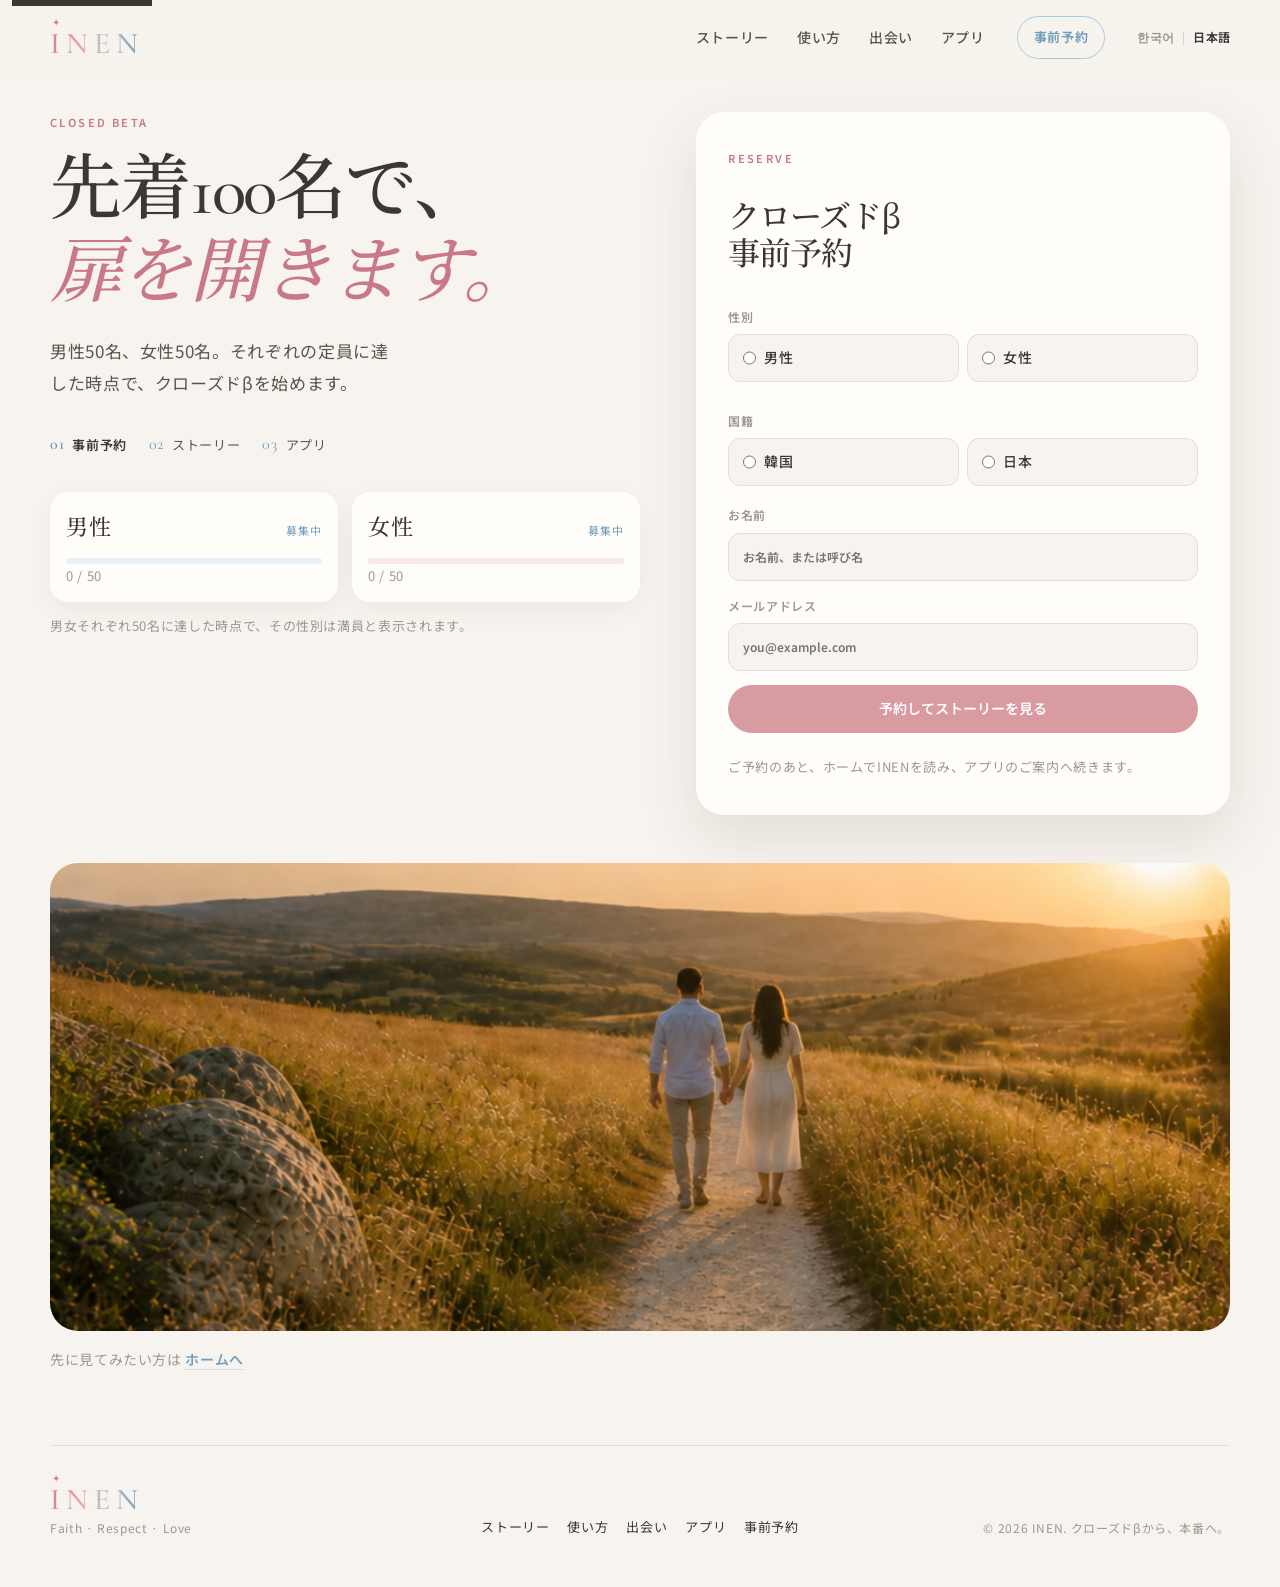
==== ja/index.html @ 19ad2c46 "Add Japanese site with language switcher" ====
<!DOCTYPE html>
<html lang="ja">
  <head>
    <meta charset="UTF-8" />
    <meta name="viewport" content="width=device-width, initial-scale=1, viewport-fit=cover" />
    <title>INEN — クローズドβ 事前予約</title>
    <meta
      name="description"
      content="INENクローズドβの事前予約。男女各50名の先着。ストーリーはホームで、インストールは招待のあと。"
    />
    <meta name="theme-color" content="#f7f3ee" />
    <meta property="og:title" content="INEN — クローズドβ 事前予約" />
    <meta property="og:description" content="一日ひとり。信仰のなかで出会い、実を結んだら去ります。" />
    <meta property="og:image" content="../images/splash-field.png" />
    <link rel="icon" type="image/png" href="../images/favicon.png?v=2" />
    <link rel="apple-touch-icon" href="../images/apple-touch-icon.png" />
    <link rel="alternate" hreflang="ko" href="../index.html" />
    <link rel="alternate" hreflang="ja" href="index.html" />
    <link rel="preconnect" href="https://fonts.googleapis.com" />
    <link rel="preconnect" href="https://fonts.gstatic.com" crossorigin />
    <link
      href="https://fonts.googleapis.com/css2?family=Cormorant+Garamond:ital,wght@0,500;0,600;0,700;1,500;1,600&family=Manrope:wght@400;500;600;700&family=Noto+Sans+JP:wght@300;400;500;600&family=Noto+Serif+JP:wght@500;600;700&display=swap"
      rel="stylesheet"
    />
    <link rel="stylesheet" href="../styles.css" />
  </head>
  <body class="page-landing">
    <a class="skip" href="#reserve">予約へスキップ</a>

    <header class="nav" id="nav">
      <div class="nav-inner">
        <a class="wordmark" href="home.html#top" aria-label="INEN ホーム">INEN</a>
        <nav class="nav-links" id="nav-links" aria-label="メニュー">
          <a href="home.html#story">ストーリー</a>
          <a href="home.html#how">使い方</a>
          <a href="home.html#voices">出会い</a>
          <a href="install.html">アプリ</a>
        </nav>
        <a class="nav-cta" href="#reserve">事前予約</a>
        <nav class="nav-lang" aria-label="言語">
          <a href="../index.html" hreflang="ko" lang="ko">한국어</a>
          <span aria-hidden="true">|</span>
          <a href="index.html" hreflang="ja" lang="ja" aria-current="true">日本語</a>
        </nav>
        <button class="menu" id="menu" type="button" aria-label="メニューを開く" aria-expanded="false" aria-controls="nav-links">
          <span></span><span></span>
        </button>
      </div>
    </header>

    <main>
      <section class="gate">
        <div class="gate-copy">
          <p class="kicker" data-show="closed-beta">Closed beta</p>
          <p class="kicker kicker-sky" data-show="open-beta" hidden>Open beta</p>
          <p class="kicker kicker-sky" data-show="live" hidden>INEN</p>

          <h1 data-show="closed-beta">
            先着100名で、<br />
            <em>扉を開きます。</em>
          </h1>
          <h1 data-show="open-beta" hidden>
            いまから、<br />
            <em>一緒に歩けます。</em>
          </h1>
          <h1 data-show="live" hidden>
            今日のひとりに、<br />
            <em>会いにいきます。</em>
          </h1>

          <p class="lede" data-show="closed-beta">
            男性50名、女性50名。それぞれの定員に達した時点で、クローズドβを始めます。
          </p>
          <p class="lede" data-show="open-beta" hidden>
            閉じたテストを経て、より多くの方と歩けるオープンβです。
            ストーリーを読んでから、アプリのご案内へお進みください。
          </p>
          <p class="lede" data-show="live" hidden>
            ストアでINENを受け取れます。その前に、ストーリーで呼吸を合わせてください。
          </p>

          <ol class="path" aria-label="参加の順番">
            <li class="is-now"><span>01</span>事前予約</li>
            <li><span>02</span>ストーリー</li>
            <li><span>03</span>アプリ</li>
          </ol>

          <div class="seats" data-show="closed-beta">
            <article data-seat="male">
              <header>
                <b>男性</b>
                <em data-seat-tag>募集中</em>
              </header>
              <div class="seat-track is-sky" aria-hidden="true"><i data-seat-fill></i></div>
              <p data-seat-count>0 / 50</p>
            </article>
            <article data-seat="female">
              <header>
                <b>女性</b>
                <em data-seat-tag>募集中</em>
              </header>
              <div class="seat-track" aria-hidden="true"><i data-seat-fill></i></div>
              <p data-seat-count>0 / 50</p>
            </article>
          </div>
          <p class="seat-note" id="seat-note" data-show="closed-beta"></p>
        </div>

        <div class="gate-card" id="reserve">
          <form class="begin-form" id="reserve-form">
            <p class="kicker">Reserve</p>
            <h2 data-show="closed-beta">クローズドβ<br />事前予約</h2>
            <h2 data-show="open-beta live" hidden>いま、一緒に</h2>

            <fieldset class="gender">
              <legend>性別</legend>
              <label><input type="radio" name="gender" value="male" required /> 男性</label>
              <label><input type="radio" name="gender" value="female" /> 女性</label>
            </fieldset>
            <fieldset class="gender">
              <legend>国籍</legend>
              <label><input type="radio" name="nationality" value="kr" required /> 韓国</label>
              <label><input type="radio" name="nationality" value="jp" /> 日本</label>
            </fieldset>
            <label>
              お名前
              <input name="name" type="text" autocomplete="name" required placeholder="お名前、または呼び名" />
            </label>
            <label>
              メールアドレス
              <input name="email" type="email" autocomplete="email" required placeholder="you@example.com" />
            </label>
            <button class="btn btn-fill" type="submit">予約してストーリーを見る</button>
            <p class="fine">ご予約のあと、ホームでINENを読み、アプリのご案内へ続きます。</p>
          </form>

          <div class="reserve-ok" id="reserve-ok" hidden>
            <p class="kicker kicker-sky">Saved</p>
            <h2>次の画面へ<br />続きます</h2>
            <p id="reserve-ok-copy"></p>
            <div class="hero-actions">
              <a class="btn btn-fill" href="home.html">ストーリーを読む</a>
              <a class="btn btn-sky" href="install.html">アプリのご案内</a>
            </div>
          </div>
        </div>
      </section>

      <section class="gate-photo">
        <figure>
          <img src="../images/intro-today.png" alt="夕暮れ、手をつないで歩くふたり" />
        </figure>
        <p>
          先に見てみたい方は
          <a href="home.html">ホームへ</a>
        </p>
      </section>
    </main>

    <footer class="footer">
      <div class="footer-brand">
        <a class="wordmark" href="home.html#top">INEN</a>
        <p>Faith · Respect · Love</p>
      </div>
      <nav>
        <a href="home.html#story">ストーリー</a>
        <a href="home.html#how">使い方</a>
        <a href="home.html#voices">出会い</a>
        <a href="install.html">アプリ</a>
        <a href="#reserve">事前予約</a>
      </nav>
      <p class="copy">© 2026 INEN. クローズドβから、本番へ。</p>
    </footer>

    <script src="../js/launch.js"></script>
    <script src="../script.js"></script>
  </body>
</html>
---- styles.css ----
:root {
  --cream: #f7f3ee;
  --cream-deep: #efe8df;
  --paper: #fffdfa;
  --ink: #3d3733;
  --ink-soft: #5c534c;
  --muted: #9f9690;
  --line: #e6ddd4;
  --coral: #d89ba2;
  --coral-deep: #c97886;
  --rose: #e7b3c0;
  --rose-soft: #f8e8eb;
  --amber: #d4a373;
  --amber-deep: #b8895c;
  --amber-soft: #f4e4d0;
  --olive: #6f7d52;
  --sky: #c9dff0;
  --sky-fill: #a9c9df;
  --sky-soft: #e8f1f7;
  --sky-text: #729dbb;
  --serif: "Cormorant Garamond", "Noto Serif KR", Georgia, serif;
  --sans: "Noto Sans KR", Manrope, "Apple SD Gothic Neo", sans-serif;
  --shadow: 0 24px 60px rgba(88, 63, 57, 0.12);
  --nav-h: 76px;
  --wrap: min(1180px, calc(100% - 48px));
}

* {
  box-sizing: border-box;
  margin: 0;
  padding: 0;
}

html {
  scroll-behavior: smooth;
}

body {
  font-family: var(--sans);
  color: var(--ink);
  background: var(--cream);
  line-height: 1.7;
  letter-spacing: -0.01em;
  overflow-x: hidden;
}

img {
  max-width: 100%;
  display: block;
}

a {
  color: inherit;
  text-decoration: none;
}

button,
input,
select {
  font: inherit;
  color: inherit;
}

.skip {
  position: absolute;
  left: 12px;
  top: -40px;
  background: var(--ink);
  color: #fff;
  padding: 8px 12px;
  z-index: 100;
}

.skip:focus {
  top: 12px;
}

.kicker {
  font-family: var(--sans);
  font-size: 11px;
  font-weight: 600;
  letter-spacing: 0.22em;
  text-transform: uppercase;
  color: var(--coral-deep);
  margin-bottom: 18px;
}

h1,
h2,
h3 {
  font-family: var(--serif);
  font-weight: 500;
  letter-spacing: -0.03em;
  line-height: 1.15;
}

.kicker-sky {
  color: var(--sky-text);
}

.btn {
  display: inline-flex;
  align-items: center;
  justify-content: center;
  min-height: 48px;
  padding: 0 22px;
  border-radius: 999px;
  border: 1px solid transparent;
  font-size: 14px;
  font-weight: 600;
  cursor: pointer;
  transition: transform 0.25s ease, background 0.25s ease, border-color 0.25s ease, color 0.25s ease;
}

.btn:hover {
  transform: translateY(-1px);
}

.btn-fill {
  background: var(--coral);
  color: #fff;
}

.btn-fill:hover {
  background: var(--coral-deep);
}

.btn-ghost {
  background: transparent;
  border-color: var(--line);
  color: var(--ink);
}

.btn-sky {
  background: var(--sky);
  color: var(--ink);
}

.btn-sky:hover {
  background: var(--sky-fill);
}

.nav {
  position: sticky;
  top: 0;
  z-index: 40;
  height: var(--nav-h);
  overflow: visible;
  background: rgba(247, 243, 238, 0.78);
  backdrop-filter: blur(18px);
  border-bottom: 1px solid transparent;
  transition: border-color 0.3s ease, background 0.3s ease;
}

.nav.is-scrolled {
  border-bottom-color: var(--line);
  background: rgba(247, 243, 238, 0.94);
}

.nav-inner {
  width: var(--wrap);
  margin: 0 auto;
  height: 100%;
  display: flex;
  align-items: center;
  gap: 32px;
}

.wordmark {
  position: relative;
  display: inline-block;
  padding-top: 12px;
  font-family: var(--serif);
  font-size: 30px;
  font-weight: 500;
  letter-spacing: 0.2em;
  line-height: 0.9;
  background: linear-gradient(90deg, #d47f8f 0%, #e6aaa5 34%, #b9c3c9 63%, #729dbb 100%);
  background-clip: text;
  -webkit-background-clip: text;
  color: transparent;
  -webkit-text-fill-color: transparent;
}

.wordmark::before {
  content: "✦";
  position: absolute;
  top: 0;
  left: 2px;
  font-size: 10px;
  line-height: 1;
  color: #d47f8f;
  -webkit-text-fill-color: #d47f8f;
  letter-spacing: 0;
}

.nav-links {
  display: flex;
  gap: 28px;
  margin-left: auto;
  font-size: 14px;
  font-weight: 500;
  color: var(--ink-soft);
}

.nav-links a:hover,
.nav-cta:hover {
  color: var(--ink);
}

.nav-cta {
  font-size: 13px;
  font-weight: 650;
  padding: 8px 16px;
  border: 1px solid var(--sky-fill);
  border-radius: 999px;
  color: var(--sky-text);
}

.nav-lang {
  display: flex;
  align-items: center;
  gap: 8px;
  flex-shrink: 0;
  font-size: 12px;
  font-weight: 650;
  letter-spacing: 0.02em;
}

.nav-lang span {
  color: var(--muted);
  opacity: 0.45;
  font-weight: 400;
}

.nav-lang a {
  color: var(--muted);
}

.nav-lang a[aria-current="true"] {
  color: var(--ink);
}

.nav-lang a:hover {
  color: var(--ink);
}

html[lang="ja"] {
  --sans: "Noto Sans JP", Manrope, "Hiragino Sans", "Yu Gothic", sans-serif;
  --serif: "Cormorant Garamond", "Noto Serif JP", "Hiragino Mincho ProN", serif;
}

html[lang="ja"] body {
  letter-spacing: 0.04em;
  line-height: 1.85;
}

.menu {
  display: none;
  width: 40px;
  height: 40px;
  border: 0;
  background: none;
  cursor: pointer;
  margin-left: auto;
}

.menu span {
  display: block;
  width: 18px;
  height: 1.5px;
  background: var(--ink);
  margin: 5px auto;
  transition: transform 0.25s ease;
}

.hero {
  width: var(--wrap);
  margin: 0 auto;
  min-height: calc(100vh - var(--nav-h));
  display: grid;
  grid-template-columns: 0.92fr 1.08fr;
  gap: 56px;
  align-items: stretch;
  padding: 28px 0 64px;
}

.hero-copy {
  display: flex;
  flex-direction: column;
  justify-content: center;
}

.hero-copy h1 {
  font-size: clamp(48px, 6.4vw, 88px);
  margin-bottom: 24px;
}

.hero-copy em {
  font-style: italic;
  color: var(--coral-deep);
}

.lede {
  font-size: 17px;
  color: var(--ink-soft);
  max-width: 38ch;
  margin-bottom: 32px;
}

.hero-actions {
  display: flex;
  flex-wrap: wrap;
  gap: 10px;
  margin-bottom: 28px;
}

.hero-meta {
  font-size: 12px;
  letter-spacing: 0.16em;
  text-transform: uppercase;
  color: var(--muted);
}

#story,
#how,
#voices,
#begin,
#faq,
#reserve,
#stores {
  scroll-margin-top: calc(var(--nav-h) + 16px);
}

.hero-photo {
  position: relative;
  overflow: hidden;
  border-radius: 28px;
  min-height: 560px;
}

.hero-photo::after {
  content: "";
  position: absolute;
  inset: auto 0 0;
  height: 38%;
  border-radius: 0 0 28px 28px;
  background: linear-gradient(180deg, transparent, rgba(42, 32, 28, 0.42));
  pointer-events: none;
}

.hero-photo img {
  width: 100%;
  height: 100%;
  min-height: 560px;
  object-fit: cover;
  object-position: 50% 40%;
  border-radius: 28px;
  box-shadow: var(--shadow);
}

.hero-photo figcaption {
  position: absolute;
  left: 24px;
  bottom: 22px;
  z-index: 1;
  color: #fff;
  font-family: var(--serif);
  font-style: italic;
  font-size: 16px;
  text-shadow: 0 8px 24px rgba(40, 28, 22, 0.45);
}

.manifesto {
  width: min(760px, var(--wrap));
  margin: 0 auto;
  text-align: center;
  padding: 120px 0 80px;
}

.manifesto h2 {
  font-size: clamp(36px, 4.8vw, 64px);
  margin-bottom: 24px;
}

.manifesto p:last-child {
  font-size: 18px;
  color: var(--ink-soft);
}

.gallery {
  width: var(--wrap);
  margin: 0 auto 40px;
  display: grid;
  grid-template-columns: 1.15fr 0.85fr 0.85fr 1.15fr;
  gap: 14px;
}

.gallery figure {
  overflow: hidden;
  border-radius: 22px;
  height: 280px;
}

.gallery img {
  width: 100%;
  height: 100%;
  object-fit: cover;
  transition: transform 1.2s ease;
}

.gallery figure:hover img {
  transform: scale(1.04);
}

.gallery figure:nth-child(odd) {
  margin-top: 36px;
}

.chapter {
  width: var(--wrap);
  margin: 0 auto;
  display: grid;
  grid-template-columns: 0.9fr 1.1fr;
  gap: 72px;
  align-items: center;
  padding: 88px 0;
}

.chapter.is-reverse {
  grid-template-columns: 1.1fr 0.9fr;
}

.chapter.is-reverse .chapter-copy {
  order: 2;
}

.chapter-copy h2 {
  font-size: clamp(36px, 4.4vw, 58px);
  margin-bottom: 20px;
}

.chapter-copy p:last-of-type {
  font-size: 16px;
  color: var(--ink-soft);
  max-width: 38ch;
}

.chapter-photo {
  overflow: hidden;
  border-radius: 28px;
}

.chapter-photo img {
  width: 100%;
  height: min(72vh, 740px);
  object-fit: cover;
  border-radius: 28px;
}

.fruit {
  position: relative;
  min-height: 88vh;
  margin-top: 24px;
  display: grid;
  place-items: end start;
}

.fruit img {
  position: absolute;
  inset: 0;
  width: 100%;
  height: 100%;
  object-fit: cover;
  object-position: 50% 70%;
}

.fruit-veil {
  position: absolute;
  inset: 0;
  background: linear-gradient(180deg, rgba(36, 28, 24, 0.08), rgba(36, 28, 24, 0.55) 70%);
}

.fruit blockquote {
  position: relative;
  z-index: 1;
  padding: 0 8vw 10vh;
  color: #fff;
  max-width: 18ch;
}

.fruit p {
  font-family: var(--serif);
  font-size: clamp(32px, 4.6vw, 58px);
  line-height: 1.25;
  margin-bottom: 18px;
}

.fruit cite {
  font-style: normal;
  font-size: 15px;
  opacity: 0.86;
}

.band-sky {
  background: var(--sky-soft);
}

.how {
  width: 100%;
  margin: 0;
  padding: 120px 0 80px;
}

.how-inner {
  width: var(--wrap);
  margin: 0 auto;
}

.how-head {
  margin-bottom: 56px;
}

.how-head h2 {
  font-size: clamp(36px, 4.6vw, 60px);
  line-height: 1.22;
}

.steps {
  list-style: none;
  display: grid;
  grid-template-columns: repeat(4, 1fr);
  gap: 28px;
  border-top: 1px solid #d5e4ee;
  padding-top: 36px;
}

.steps span {
  display: block;
  font-family: var(--serif);
  font-size: 28px;
  color: var(--sky-text);
  margin-bottom: 16px;
}

.steps h3 {
  font-size: 26px;
  margin-bottom: 10px;
}

.steps p {
  font-size: 14px;
  color: var(--ink-soft);
}

.values {
  width: var(--wrap);
  margin: 80px auto;
  display: grid;
  grid-template-columns: repeat(3, 1fr);
  gap: 1px;
  background: var(--line);
  border: 1px solid var(--line);
  border-radius: 24px;
  overflow: hidden;
}

.values article {
  background: var(--paper);
  padding: 36px 32px 40px;
}

.values span {
  display: block;
  font-size: 12px;
  letter-spacing: 0.18em;
  text-transform: uppercase;
  color: var(--coral-deep);
  margin-bottom: 14px;
}

.values h3 {
  font-size: 28px;
  margin-bottom: 12px;
}

.values article:nth-child(2) span {
  color: var(--sky-text);
}

.values article.is-sky {
  background: var(--sky-soft);
}

.values article.is-sky span {
  color: var(--sky-text);
}

.voices {
  width: var(--wrap);
  margin: 0 auto;
  padding: 80px 0 40px;
}

.voices-head {
  max-width: 520px;
  margin-bottom: 48px;
}

.voices-head h2 {
  font-size: clamp(36px, 4.4vw, 56px);
  margin-bottom: 12px;
}

.voices-head p:last-child {
  color: var(--ink-soft);
}

.voice-grid {
  display: grid;
  grid-template-columns: 1.2fr 0.9fr 0.9fr;
  gap: 18px;
}

.voice {
  background: var(--paper);
  border-radius: 24px;
  overflow: hidden;
  box-shadow: 0 10px 30px rgba(88, 63, 57, 0.06);
}

.voice img {
  width: 100%;
  height: 280px;
  object-fit: cover;
}

.voice:first-child img {
  height: 360px;
}

.voice blockquote {
  padding: 24px 24px 28px;
}

.voice p {
  font-family: var(--serif);
  font-size: 22px;
  line-height: 1.45;
  margin-bottom: 16px;
}

.voice cite {
  font-style: normal;
  font-size: 13px;
  color: var(--muted);
}

.privacy {
  width: 100%;
  margin: 80px 0;
  padding: 72px 0;
}

.privacy-inner {
  width: var(--wrap);
  margin: 0 auto;
  display: grid;
  grid-template-columns: 0.7fr 1.3fr;
  gap: 48px;
  align-items: start;
}

.privacy h2 {
  font-size: clamp(32px, 4vw, 52px);
}

.privacy ul {
  list-style: none;
  display: grid;
  gap: 0;
}

.privacy li {
  display: grid;
  grid-template-columns: 160px 1fr;
  gap: 24px;
  padding: 22px 0;
  border-top: 1px solid var(--line);
}

.privacy b {
  font-family: var(--serif);
  font-size: 22px;
  font-weight: 500;
}

.privacy p {
  color: var(--ink-soft);
  font-size: 15px;
}

.faq {
  width: min(780px, var(--wrap));
  margin: 0 auto;
  padding: 40px 0 80px;
}

.faq h2 {
  font-size: clamp(32px, 4vw, 48px);
  margin-bottom: 28px;
}

.faq-list details {
  border-top: 1px solid var(--line);
  padding: 18px 0;
}

.faq-list details:last-child {
  border-bottom: 1px solid var(--line);
}

.faq-list summary {
  cursor: pointer;
  list-style: none;
  font-size: 18px;
  font-weight: 500;
  display: flex;
  justify-content: space-between;
  gap: 16px;
}

.faq-list summary::-webkit-details-marker {
  display: none;
}

.faq-list summary::after {
  content: "+";
  font-family: var(--serif);
  font-size: 24px;
  color: var(--sky-text);
}

.faq-list details[open] summary::after {
  content: "–";
}

.faq-list p {
  padding-top: 10px;
  color: var(--ink-soft);
  max-width: 56ch;
}

.begin {
  width: var(--wrap);
  margin: 0 auto 80px;
  display: grid;
  grid-template-columns: 1.05fr 0.95fr;
  gap: 56px;
  align-items: center;
  background: var(--sky-soft);
  border-radius: 32px;
  padding: 64px;
  box-shadow: var(--shadow);
}

.begin h2 {
  font-size: clamp(32px, 4vw, 50px);
  margin-bottom: 16px;
}

.begin-copy p:last-of-type {
  color: var(--ink-soft);
  max-width: 40ch;
}

.begin-form {
  display: grid;
  gap: 14px;
}

.begin-form label {
  display: grid;
  gap: 6px;
  font-size: 12px;
  font-weight: 600;
  color: var(--muted);
}

.begin-form input,
.begin-form select {
  height: 48px;
  border: 1px solid var(--line);
  background: var(--cream);
  border-radius: 12px;
  padding: 0 14px;
  outline: none;
}

.begin-form input:focus,
.begin-form select:focus {
  border-color: var(--coral);
  background: #fff;
}

.form-ok {
  font-size: 14px;
  color: var(--olive);
}

.footer {
  width: var(--wrap);
  margin: 0 auto;
  padding: 28px 0 48px;
  display: grid;
  grid-template-columns: 1fr auto 1fr;
  align-items: end;
  gap: 24px;
  border-top: 1px solid var(--line);
}

.footer-brand p,
.copy {
  font-size: 12px;
  color: var(--muted);
}

.footer nav {
  display: flex;
  gap: 18px;
  font-size: 13px;
}

.copy {
  text-align: right;
}

@media (max-width: 980px) {
  :root {
    --wrap: min(100% - 32px, 1180px);
    --nav-h: 64px;
  }

  .nav-links,
  .nav-cta {
    display: none;
  }

  .nav-lang {
    margin-left: auto;
    margin-right: 4px;
  }

  .nav.is-open .nav-links {
    display: flex;
    flex-direction: column;
    position: absolute;
    top: var(--nav-h);
    left: 0;
    right: 0;
    background: var(--cream);
    padding: 18px 24px 28px;
    border-bottom: 1px solid var(--line);
    gap: 16px;
  }

  .menu {
    display: block;
  }

  .hero,
  .chapter,
  .chapter.is-reverse,
  .privacy-inner,
  .begin,
  .footer,
  .gate,
  .install {
    grid-template-columns: 1fr;
    gap: 28px;
  }

  .chapter.is-reverse .chapter-copy,
  .chapter.is-reverse .chapter-photo {
    order: initial;
  }

  .hero {
    min-height: auto;
    padding-top: 18px;
  }

  .hero-photo {
    min-height: 0;
  }

  .hero-photo img,
  .chapter-photo img {
    height: 62vh;
    min-height: 0;
  }

  .gallery,
  .steps,
  .values,
  .voice-grid {
    grid-template-columns: 1fr 1fr;
  }

  .gallery figure {
    height: 220px;
    margin-top: 0 !important;
  }

  .privacy li {
    grid-template-columns: 1fr;
    gap: 6px;
  }

  .begin {
    padding: 32px 24px;
  }

  .footer {
    padding-top: 28px;
  }

  .footer nav,
  .copy {
    text-align: left;
  }
}

@media (max-width: 640px) {
  .gallery,
  .steps,
  .values,
  .voice-grid {
    grid-template-columns: 1fr;
  }

  .hero-copy h1 {
    font-size: 48px;
  }

  .fruit {
    min-height: 72vh;
  }

  .fruit blockquote {
    max-width: none;
  }
}

.begin-actions {
  display: flex;
  flex-wrap: wrap;
  gap: 10px;
  align-items: center;
}

.gate {
  width: var(--wrap);
  margin: 0 auto;
  display: grid;
  grid-template-columns: 1.05fr 0.95fr;
  gap: 56px;
  align-items: start;
  padding: 36px 0 48px;
}

.gate-copy h1 {
  font-size: clamp(42px, 5.6vw, 72px);
  margin-bottom: 20px;
}

.gate-copy em {
  font-style: italic;
  color: var(--coral-deep);
}

.path {
  list-style: none;
  display: flex;
  flex-wrap: wrap;
  gap: 12px 22px;
  margin: 28px 0 32px;
  font-size: 13px;
  color: var(--ink-soft);
}

.path li {
  display: flex;
  align-items: center;
  gap: 8px;
}

.path span {
  font-family: var(--serif);
  font-size: 16px;
  color: var(--sky-text);
}

.path .is-now {
  color: var(--ink);
  font-weight: 600;
}

.seats {
  display: grid;
  grid-template-columns: 1fr 1fr;
  gap: 14px;
  margin-bottom: 12px;
}

.seats article {
  background: var(--paper);
  border-radius: 18px;
  padding: 16px 16px 14px;
  box-shadow: 0 8px 24px rgba(88, 63, 57, 0.06);
}

.seats header {
  display: flex;
  justify-content: space-between;
  align-items: baseline;
  margin-bottom: 10px;
}

.seats b {
  font-family: var(--serif);
  font-size: 22px;
  font-weight: 500;
}

.seats em {
  font-style: normal;
  font-size: 11px;
  letter-spacing: 0.08em;
  color: var(--sky-text);
}

.seats article.is-closed em {
  color: var(--coral-deep);
}

.seat-track {
  height: 6px;
  border-radius: 99px;
  background: var(--rose-soft);
  overflow: hidden;
}

.seat-track.is-sky {
  background: var(--sky-soft);
}

.seat-track i {
  display: block;
  height: 100%;
  width: 0;
  background: var(--coral);
  border-radius: inherit;
  transition: width 0.4s ease;
}

.seat-track.is-sky i {
  background: var(--sky-fill);
}

.seats p,
.seat-note,
.fine {
  font-size: 13px;
  color: var(--muted);
}

.seat-note {
  margin-top: 8px;
}

.gate-card {
  background: var(--paper);
  border-radius: 28px;
  padding: 36px 32px;
  box-shadow: var(--shadow);
}

.gender {
  border: 0;
  display: grid;
  grid-template-columns: 1fr 1fr;
  gap: 8px;
  margin-bottom: 4px;
}

.gender legend {
  font-size: 12px;
  font-weight: 600;
  color: var(--muted);
  margin-bottom: 6px;
}

.gender label {
  display: flex;
  align-items: center;
  gap: 8px;
  height: 48px;
  padding: 0 14px;
  border: 1px solid var(--line);
  border-radius: 12px;
  background: var(--cream);
  font-size: 14px;
  color: var(--ink);
  font-weight: 500;
}

.gender + .gender {
  margin-top: 10px;
}

.gate-card h2 {
  font-size: 32px;
  margin-bottom: 18px;
}

.gate-card .fine {
  margin-top: 8px;
}

.reserve-ok h2 {
  margin-bottom: 12px;
}

.gate-photo {
  width: var(--wrap);
  margin: 0 auto 72px;
}

.gate-photo figure {
  overflow: hidden;
  border-radius: 28px;
}

.gate-photo img {
  width: 100%;
  height: min(52vh, 520px);
  object-fit: cover;
  object-position: 50% 60%;
}

.gate-photo p {
  margin-top: 16px;
  font-size: 14px;
  color: var(--muted);
}

.gate-photo a {
  color: var(--sky-text);
  font-weight: 600;
  border-bottom: 1px solid var(--sky);
}

.install {
  width: var(--wrap);
  margin: 0 auto;
  display: grid;
  grid-template-columns: 1fr 1fr;
  gap: 56px;
  align-items: center;
  padding: 48px 0 80px;
}

.install h1 {
  font-size: clamp(40px, 5vw, 64px);
  margin-bottom: 20px;
}

.install em {
  font-style: italic;
  color: var(--coral-deep);
}

.store-board {
  display: grid;
  gap: 14px;
}

.store-card {
  display: grid;
  gap: 4px;
  background: var(--paper);
  border-radius: 22px;
  padding: 22px 24px;
  box-shadow: var(--shadow);
  border: 1px solid transparent;
}

.store-card:not(.is-soon):hover {
  border-color: var(--sky-fill);
}

.store-os {
  font-size: 11px;
  letter-spacing: 0.16em;
  text-transform: uppercase;
  color: var(--sky-text);
}

.store-card strong {
  font-family: var(--serif);
  font-size: 28px;
  font-weight: 500;
}

.store-card small {
  color: var(--muted);
  font-size: 13px;
}

.store-card.is-soon {
  opacity: 0.88;
  cursor: default;
}

@media (max-width: 980px) {
  .gate,
  .install {
    grid-template-columns: 1fr;
    gap: 28px;
  }

  .gate-card {
    padding: 28px 22px;
  }

  .seats {
    grid-template-columns: 1fr;
  }
}

@media (prefers-reduced-motion: reduce) {
  html {
    scroll-behavior: auto;
  }

  .gallery img,
  .btn,
  .seat-track i {
    transition: none;
  }
}
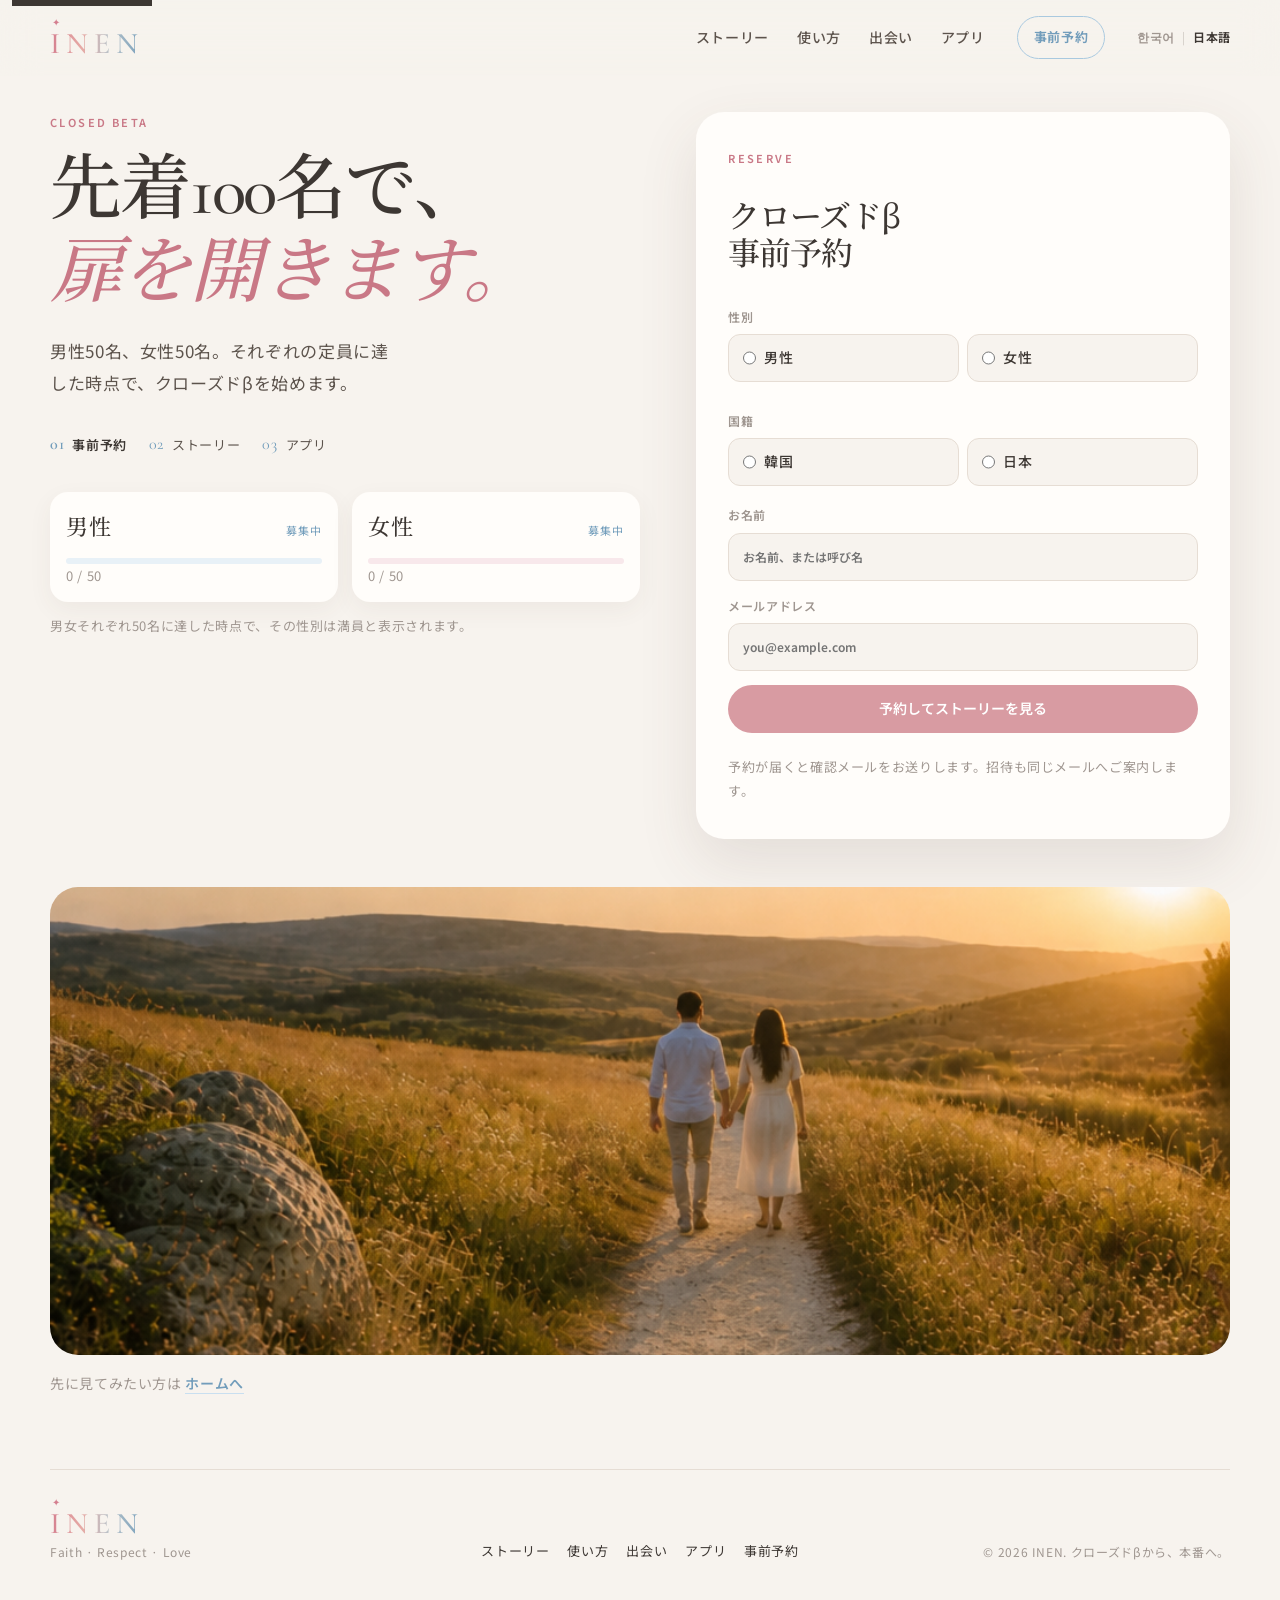
==== commit 0b94fb7f: "Connect pre-reservation form to Google Sheet" ====
--- a/ja/index.html
+++ b/ja/index.html
@@ -130,8 +130,13 @@
               メールアドレス
               <input name="email" type="email" autocomplete="email" required placeholder="you@example.com" />
             </label>
+            <label class="hp" aria-hidden="true">
+              会社
+              <input name="company" type="text" tabindex="-1" autocomplete="off" />
+            </label>
             <button class="btn btn-fill" type="submit">予約してストーリーを見る</button>
-            <p class="fine">ご予約のあと、ホームでINENを読み、アプリのご案内へ続きます。</p>
+            <p class="form-err" id="reserve-err" hidden></p>
+            <p class="fine">予約が届くと確認メールをお送りします。招待も同じメールへご案内します。</p>
           </form>
 
           <div class="reserve-ok" id="reserve-ok" hidden>
--- a/styles.css
+++ b/styles.css
@@ -775,6 +775,7 @@
 }
 
 .begin-form {
+  position: relative;
   display: grid;
   gap: 14px;
 }
@@ -806,6 +807,18 @@
 .form-ok {
   font-size: 14px;
   color: var(--olive);
+}
+
+.form-err {
+  font-size: 13px;
+  color: var(--coral-deep);
+}
+
+.begin-form .hp {
+  position: absolute;
+  left: -9999px;
+  height: 0;
+  overflow: hidden;
 }
 
 .footer {
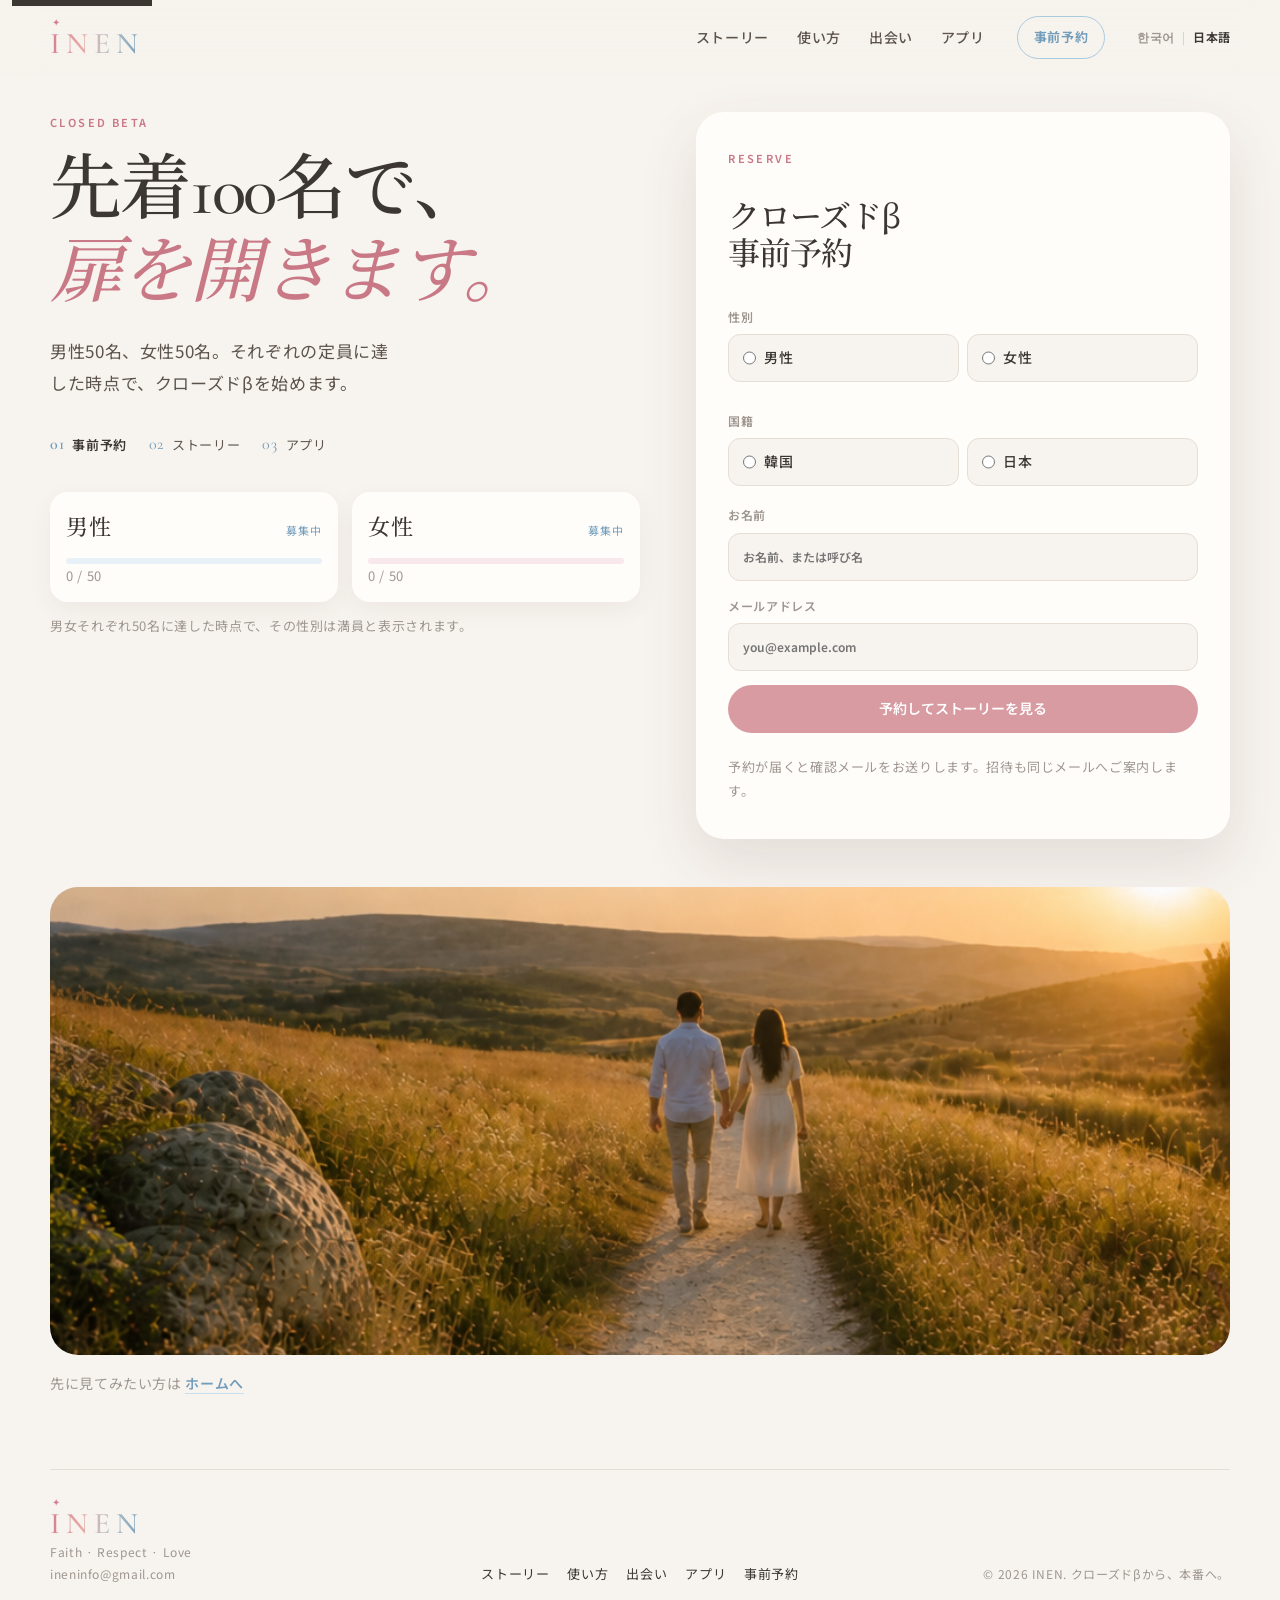
==== commit 2cfa5b2a: "Route site contact and reservations through ineninfo@gmail.com." ====
--- a/ja/index.html
+++ b/ja/index.html
@@ -166,6 +166,7 @@
       <div class="footer-brand">
         <a class="wordmark" href="home.html#top">INEN</a>
         <p>Faith · Respect · Love</p>
+        <p><a href="mailto:ineninfo@gmail.com">ineninfo@gmail.com</a></p>
       </div>
       <nav>
         <a href="home.html#story">ストーリー</a>
--- a/styles.css
+++ b/styles.css
@@ -838,6 +838,15 @@
   color: var(--muted);
 }
 
+.footer-brand a[href^="mailto"] {
+  color: var(--muted);
+  text-decoration: none;
+}
+
+.footer-brand a[href^="mailto"]:hover {
+  color: var(--ink);
+}
+
 .footer nav {
   display: flex;
   gap: 18px;
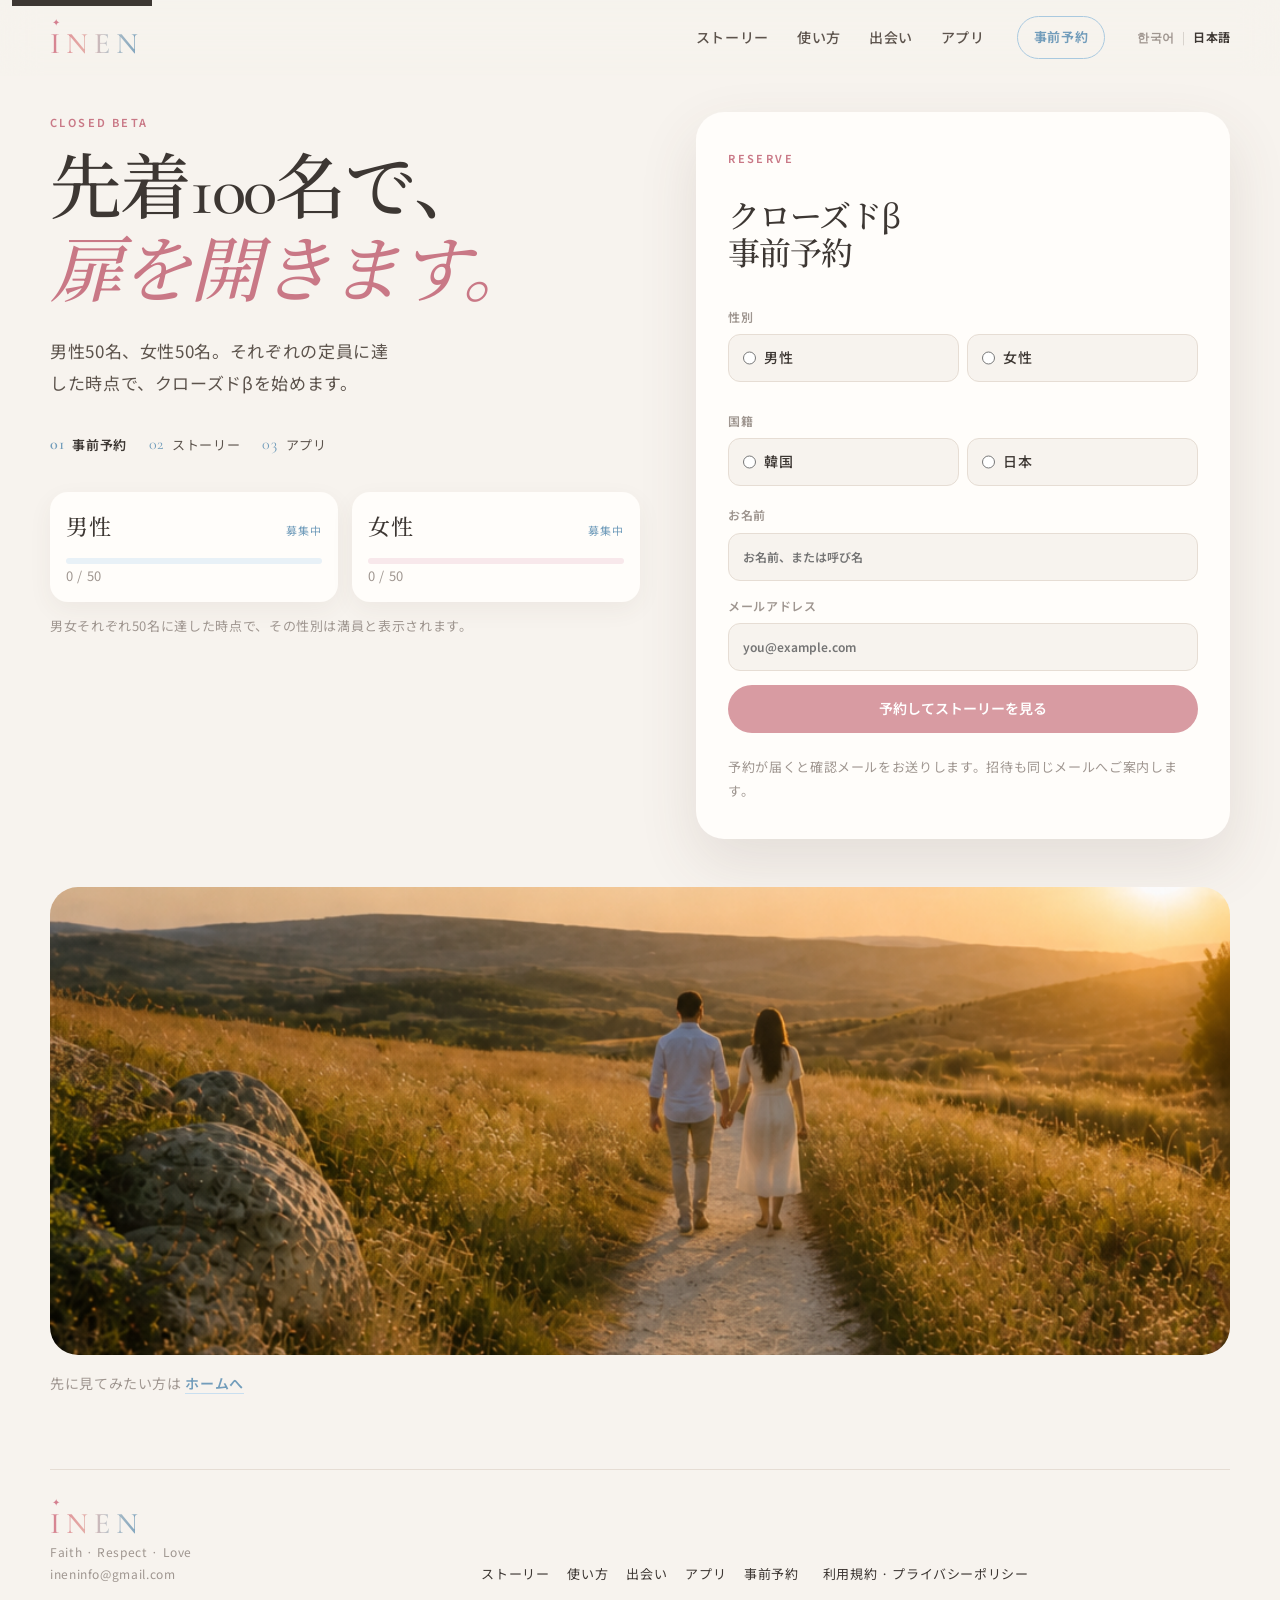
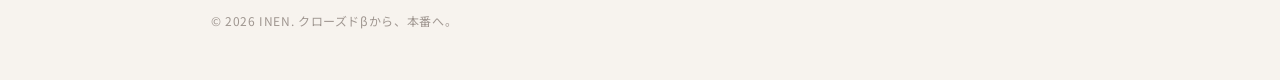
==== commit 0709fb5f: "Add privacy/terms pages, admin page, Firestore reservation copy, beta install notes" ====
--- a/ja/index.html
+++ b/ja/index.html
@@ -175,9 +175,11 @@
         <a href="install.html">アプリ</a>
         <a href="#reserve">事前予約</a>
       </nav>
+      <p class="legal"><a href="terms.html">利用規約</a> · <a href="privacy.html">プライバシーポリシー</a></p>
       <p class="copy">© 2026 INEN. クローズドβから、本番へ。</p>
     </footer>
 
+    <script src="../js/firebase-config.js"></script>
     <script src="../js/launch.js"></script>
     <script src="../script.js"></script>
   </body>
--- a/styles.css
+++ b/styles.css
@@ -1272,3 +1272,65 @@
     transition: none;
   }
 }
+
+/* legal pages */
+.footer .legal {
+  margin: 0;
+  font-size: 13px;
+}
+
+.footer .legal a {
+  color: inherit;
+}
+
+.legal-doc {
+  max-width: 760px;
+  margin: 0 auto;
+  padding: 120px 24px 80px;
+  color: var(--ink);
+  line-height: 1.8;
+}
+
+.legal-doc h1 {
+  font-size: 30px;
+  margin: 0 0 6px;
+}
+
+.legal-doc .updated {
+  color: var(--ink-soft);
+  font-size: 14px;
+  margin: 0 0 36px;
+}
+
+.legal-doc h2 {
+  font-size: 19px;
+  margin: 40px 0 10px;
+}
+
+.legal-doc p,
+.legal-doc li {
+  color: var(--ink-soft);
+  font-size: 15px;
+}
+
+.legal-doc table {
+  width: 100%;
+  border-collapse: collapse;
+  font-size: 14px;
+  margin: 10px 0;
+}
+
+.legal-doc th,
+.legal-doc td {
+  border: 1px solid rgba(61, 55, 51, 0.15);
+  padding: 8px 10px;
+  text-align: left;
+  vertical-align: top;
+}
+
+.legal-doc .box {
+  background: var(--paper);
+  border: 1px solid rgba(61, 55, 51, 0.12);
+  border-radius: 14px;
+  padding: 16px 18px;
+}
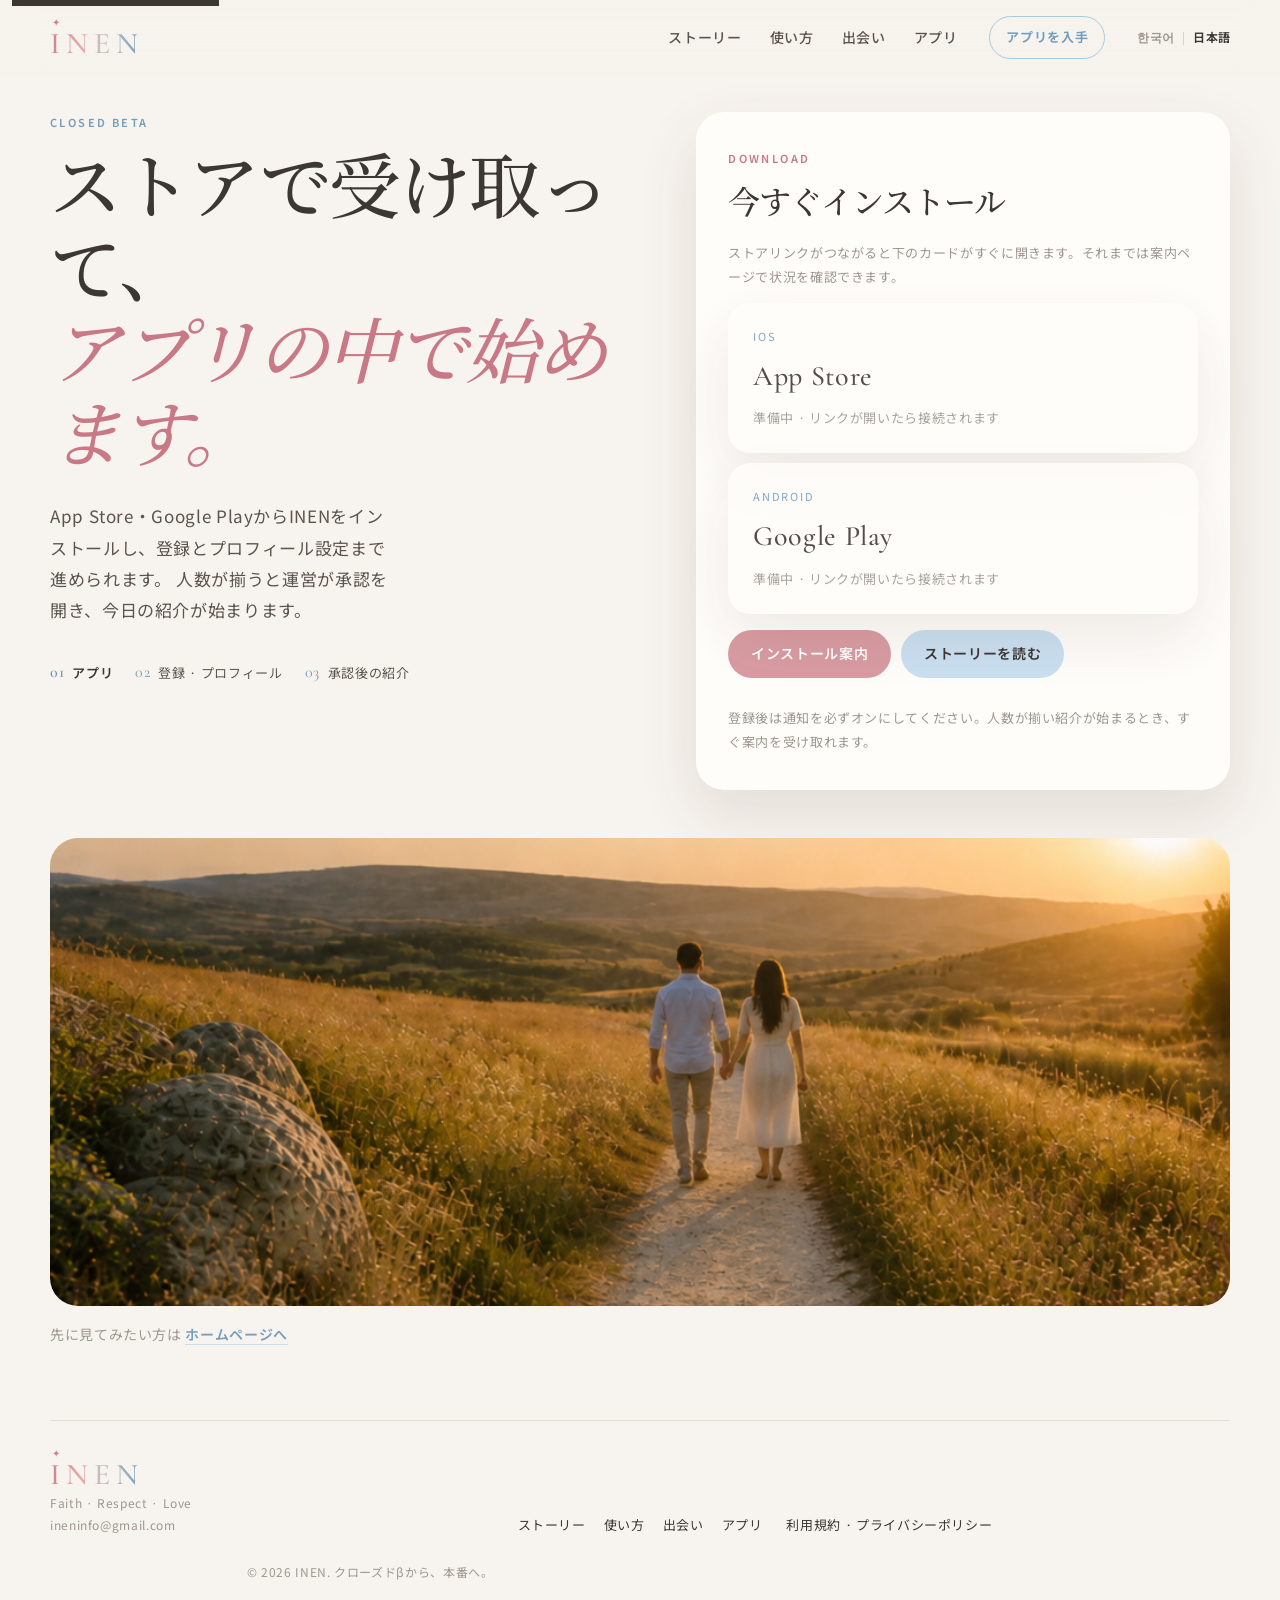
==== commit 7c932335: "Switch landing from pre-registration to store download flow." ====
--- a/ja/index.html
+++ b/ja/index.html
@@ -3,13 +3,13 @@
   <head>
     <meta charset="UTF-8" />
     <meta name="viewport" content="width=device-width, initial-scale=1, viewport-fit=cover" />
-    <title>INEN — クローズドβ 事前予約</title>
+    <title>INEN — アプリインストール · クローズドβ</title>
     <meta
       name="description"
-      content="INENクローズドβの事前予約。男女各50名の先着。ストーリーはホームで、インストールは招待のあと。"
+      content="INENクローズドβ。App Store・Google Playからインストールし、登録・プロフィール設定のあと承認で紹介が始まります。"
     />
     <meta name="theme-color" content="#f7f3ee" />
-    <meta property="og:title" content="INEN — クローズドβ 事前予約" />
+    <meta property="og:title" content="INEN — アプリインストール · クローズドβ" />
     <meta property="og:description" content="一日ひとり。信仰のなかで出会い、実を結んだら去ります。" />
     <meta property="og:image" content="../images/splash-field.png" />
     <link rel="icon" type="image/png" href="../images/favicon.png?v=2" />
@@ -25,7 +25,7 @@
     <link rel="stylesheet" href="../styles.css" />
   </head>
   <body class="page-landing">
-    <a class="skip" href="#reserve">予約へスキップ</a>
+    <a class="skip" href="#stores">インストールへスキップ</a>
 
     <header class="nav" id="nav">
       <div class="nav-inner">
@@ -36,7 +36,7 @@
           <a href="home.html#voices">出会い</a>
           <a href="install.html">アプリ</a>
         </nav>
-        <a class="nav-cta" href="#reserve">事前予約</a>
+        <a class="nav-cta" href="#stores">アプリを入手</a>
         <nav class="nav-lang" aria-label="言語">
           <a href="../index.html" hreflang="ko" lang="ko">한국어</a>
           <span aria-hidden="true">|</span>
@@ -51,113 +51,62 @@
     <main>
       <section class="gate">
         <div class="gate-copy">
-          <p class="kicker" data-show="closed-beta">Closed beta</p>
-          <p class="kicker kicker-sky" data-show="open-beta" hidden>Open beta</p>
-          <p class="kicker kicker-sky" data-show="live" hidden>INEN</p>
+          <p class="kicker kicker-sky">Closed beta</p>
 
-          <h1 data-show="closed-beta">
-            先着100名で、<br />
-            <em>扉を開きます。</em>
-          </h1>
-          <h1 data-show="open-beta" hidden>
-            いまから、<br />
-            <em>一緒に歩けます。</em>
-          </h1>
-          <h1 data-show="live" hidden>
-            今日のひとりに、<br />
-            <em>会いにいきます。</em>
+          <h1>
+            ストアで受け取って、<br />
+            <em>アプリの中で始めます。</em>
           </h1>
 
-          <p class="lede" data-show="closed-beta">
-            男性50名、女性50名。それぞれの定員に達した時点で、クローズドβを始めます。
-          </p>
-          <p class="lede" data-show="open-beta" hidden>
-            閉じたテストを経て、より多くの方と歩けるオープンβです。
-            ストーリーを読んでから、アプリのご案内へお進みください。
-          </p>
-          <p class="lede" data-show="live" hidden>
-            ストアでINENを受け取れます。その前に、ストーリーで呼吸を合わせてください。
+          <p class="lede">
+            App Store・Google PlayからINENをインストールし、登録とプロフィール設定まで進められます。
+            人数が揃うと運営が承認を開き、今日の紹介が始まります。
           </p>
 
           <ol class="path" aria-label="参加の順番">
-            <li class="is-now"><span>01</span>事前予約</li>
-            <li><span>02</span>ストーリー</li>
-            <li><span>03</span>アプリ</li>
+            <li class="is-now"><span>01</span>アプリ</li>
+            <li><span>02</span>登録 · プロフィール</li>
+            <li><span>03</span>承認後の紹介</li>
           </ol>
-
-          <div class="seats" data-show="closed-beta">
-            <article data-seat="male">
-              <header>
-                <b>男性</b>
-                <em data-seat-tag>募集中</em>
-              </header>
-              <div class="seat-track is-sky" aria-hidden="true"><i data-seat-fill></i></div>
-              <p data-seat-count>0 / 50</p>
-            </article>
-            <article data-seat="female">
-              <header>
-                <b>女性</b>
-                <em data-seat-tag>募集中</em>
-              </header>
-              <div class="seat-track" aria-hidden="true"><i data-seat-fill></i></div>
-              <p data-seat-count>0 / 50</p>
-            </article>
-          </div>
-          <p class="seat-note" id="seat-note" data-show="closed-beta"></p>
         </div>
 
-        <div class="gate-card" id="reserve">
-          <form class="begin-form" id="reserve-form">
-            <p class="kicker">Reserve</p>
-            <h2 data-show="closed-beta">クローズドβ<br />事前予約</h2>
-            <h2 data-show="open-beta live" hidden>いま、一緒に</h2>
-
-            <fieldset class="gender">
-              <legend>性別</legend>
-              <label><input type="radio" name="gender" value="male" required /> 男性</label>
-              <label><input type="radio" name="gender" value="female" /> 女性</label>
-            </fieldset>
-            <fieldset class="gender">
-              <legend>国籍</legend>
-              <label><input type="radio" name="nationality" value="kr" required /> 韓国</label>
-              <label><input type="radio" name="nationality" value="jp" /> 日本</label>
-            </fieldset>
-            <label>
-              お名前
-              <input name="name" type="text" autocomplete="name" required placeholder="お名前、または呼び名" />
-            </label>
-            <label>
-              メールアドレス
-              <input name="email" type="email" autocomplete="email" required placeholder="you@example.com" />
-            </label>
-            <label class="hp" aria-hidden="true">
-              会社
-              <input name="company" type="text" tabindex="-1" autocomplete="off" />
-            </label>
-            <button class="btn btn-fill" type="submit">予約してストーリーを見る</button>
-            <p class="form-err" id="reserve-err" hidden></p>
-            <p class="fine">予約が届くと確認メールをお送りします。招待も同じメールへご案内します。</p>
-          </form>
-
-          <div class="reserve-ok" id="reserve-ok" hidden>
-            <p class="kicker kicker-sky">Saved</p>
-            <h2>次の画面へ<br />続きます</h2>
-            <p id="reserve-ok-copy"></p>
-            <div class="hero-actions">
-              <a class="btn btn-fill" href="home.html">ストーリーを読む</a>
-              <a class="btn btn-sky" href="install.html">アプリのご案内</a>
-            </div>
+        <div class="gate-card" id="stores">
+          <p class="kicker">Download</p>
+          <h2>今すぐインストール</h2>
+          <p class="fine" style="margin-bottom: 14px">
+            ストアリンクがつながると下のカードがすぐに開きます。それまでは案内ページで状況を確認できます。
+          </p>
+          <div class="store-board" style="gap: 10px">
+            <a class="store-card is-soon" data-store="ios" href="#">
+              <span class="store-os">iOS</span>
+              <strong>App Store</strong>
+              <small data-store-soon>準備中 · リンクが開いたら接続されます</small>
+              <small data-store-ready hidden>タップしてインストール</small>
+            </a>
+            <a class="store-card is-soon" data-store="android" href="#">
+              <span class="store-os">Android</span>
+              <strong>Google Play</strong>
+              <small data-store-soon>準備中 · リンクが開いたら接続されます</small>
+              <small data-store-ready hidden>タップしてインストール</small>
+            </a>
           </div>
+          <div class="hero-actions" style="margin-top: 16px">
+            <a class="btn btn-fill" href="install.html">インストール案内</a>
+            <a class="btn btn-sky" href="home.html">ストーリーを読む</a>
+          </div>
+          <p class="fine" style="margin-top: 14px">
+            登録後は通知を必ずオンにしてください。人数が揃い紹介が始まるとき、すぐ案内を受け取れます。
+          </p>
         </div>
       </section>
 
       <section class="gate-photo">
         <figure>
-          <img src="../images/intro-today.png" alt="夕暮れ、手をつないで歩くふたり" />
+          <img src="../images/intro-today.png" alt="夕暮れ、手をつないで道を歩く二人" />
         </figure>
         <p>
           先に見てみたい方は
-          <a href="home.html">ホームへ</a>
+          <a href="home.html">ホームページへ</a>
         </p>
       </section>
     </main>
@@ -173,7 +122,6 @@
         <a href="home.html#how">使い方</a>
         <a href="home.html#voices">出会い</a>
         <a href="install.html">アプリ</a>
-        <a href="#reserve">事前予約</a>
       </nav>
       <p class="legal"><a href="terms.html">利用規約</a> · <a href="privacy.html">プライバシーポリシー</a></p>
       <p class="copy">© 2026 INEN. クローズドβから、本番へ。</p>
